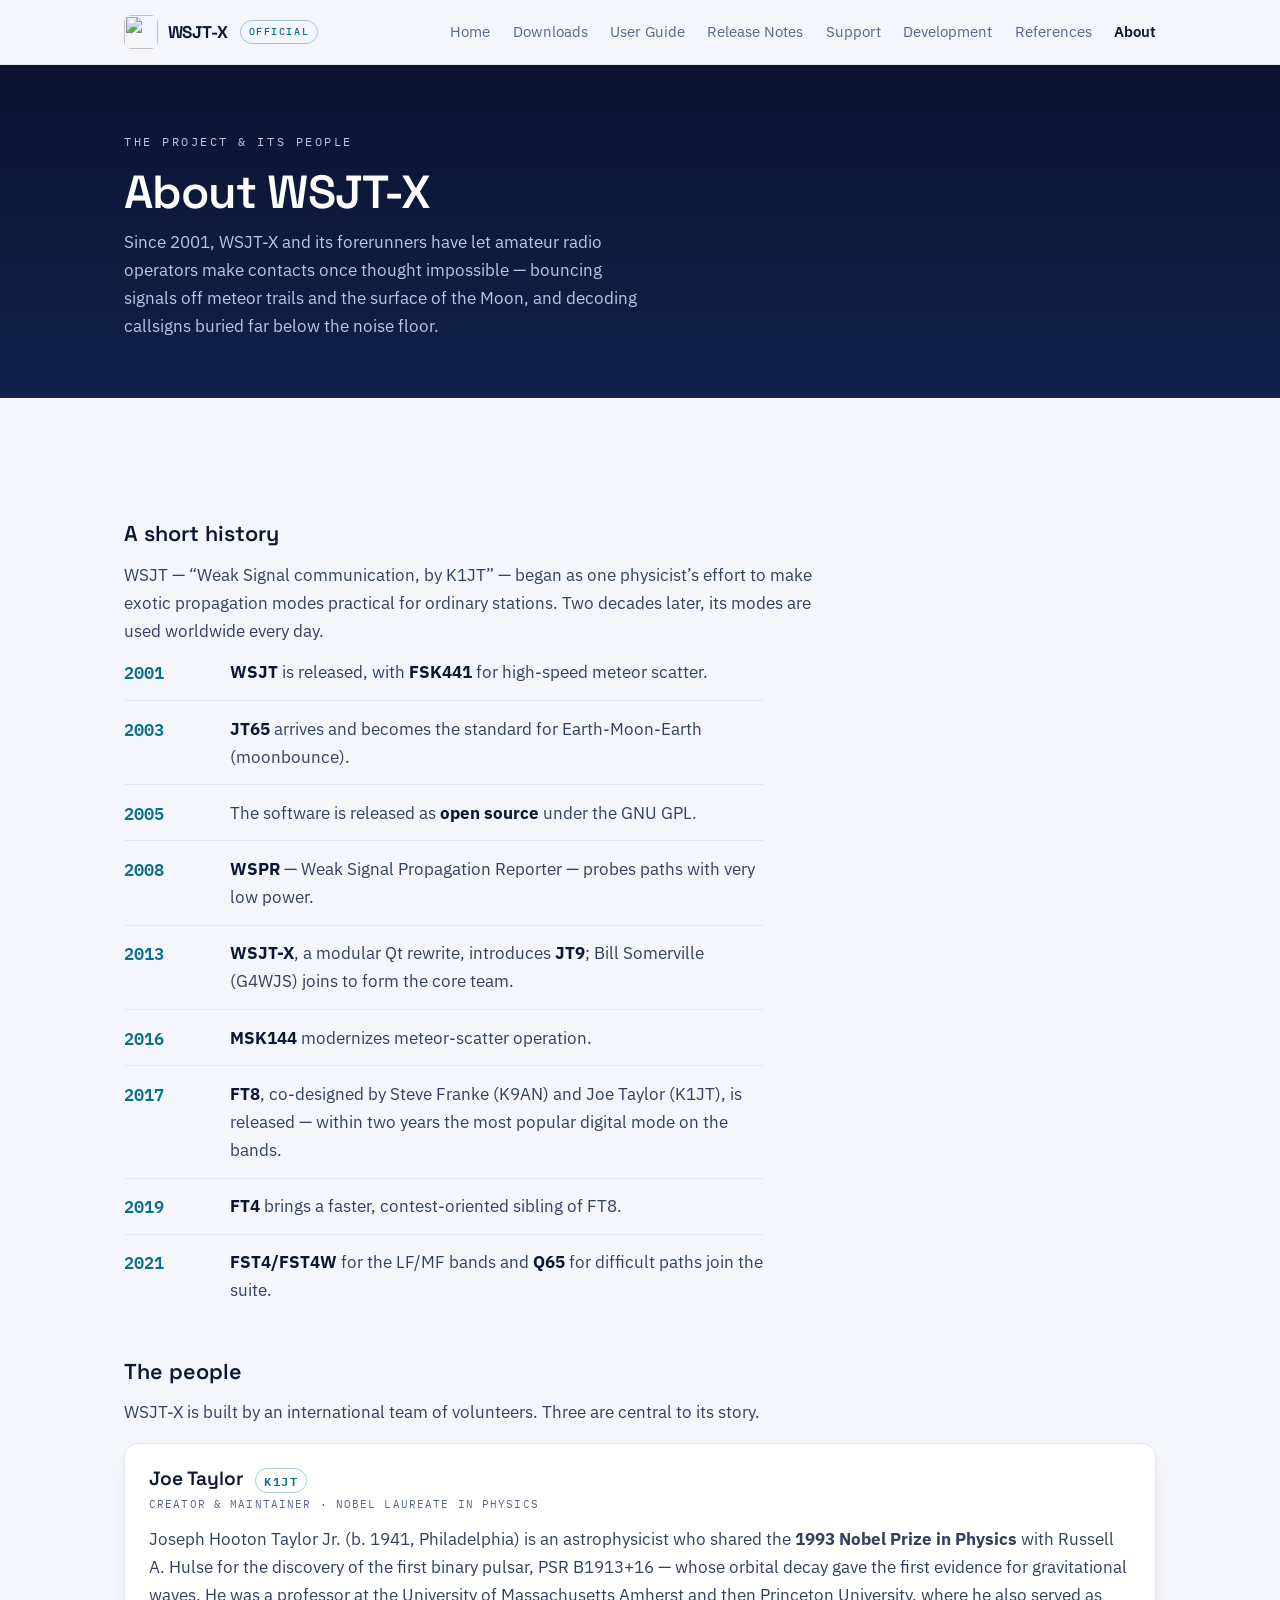
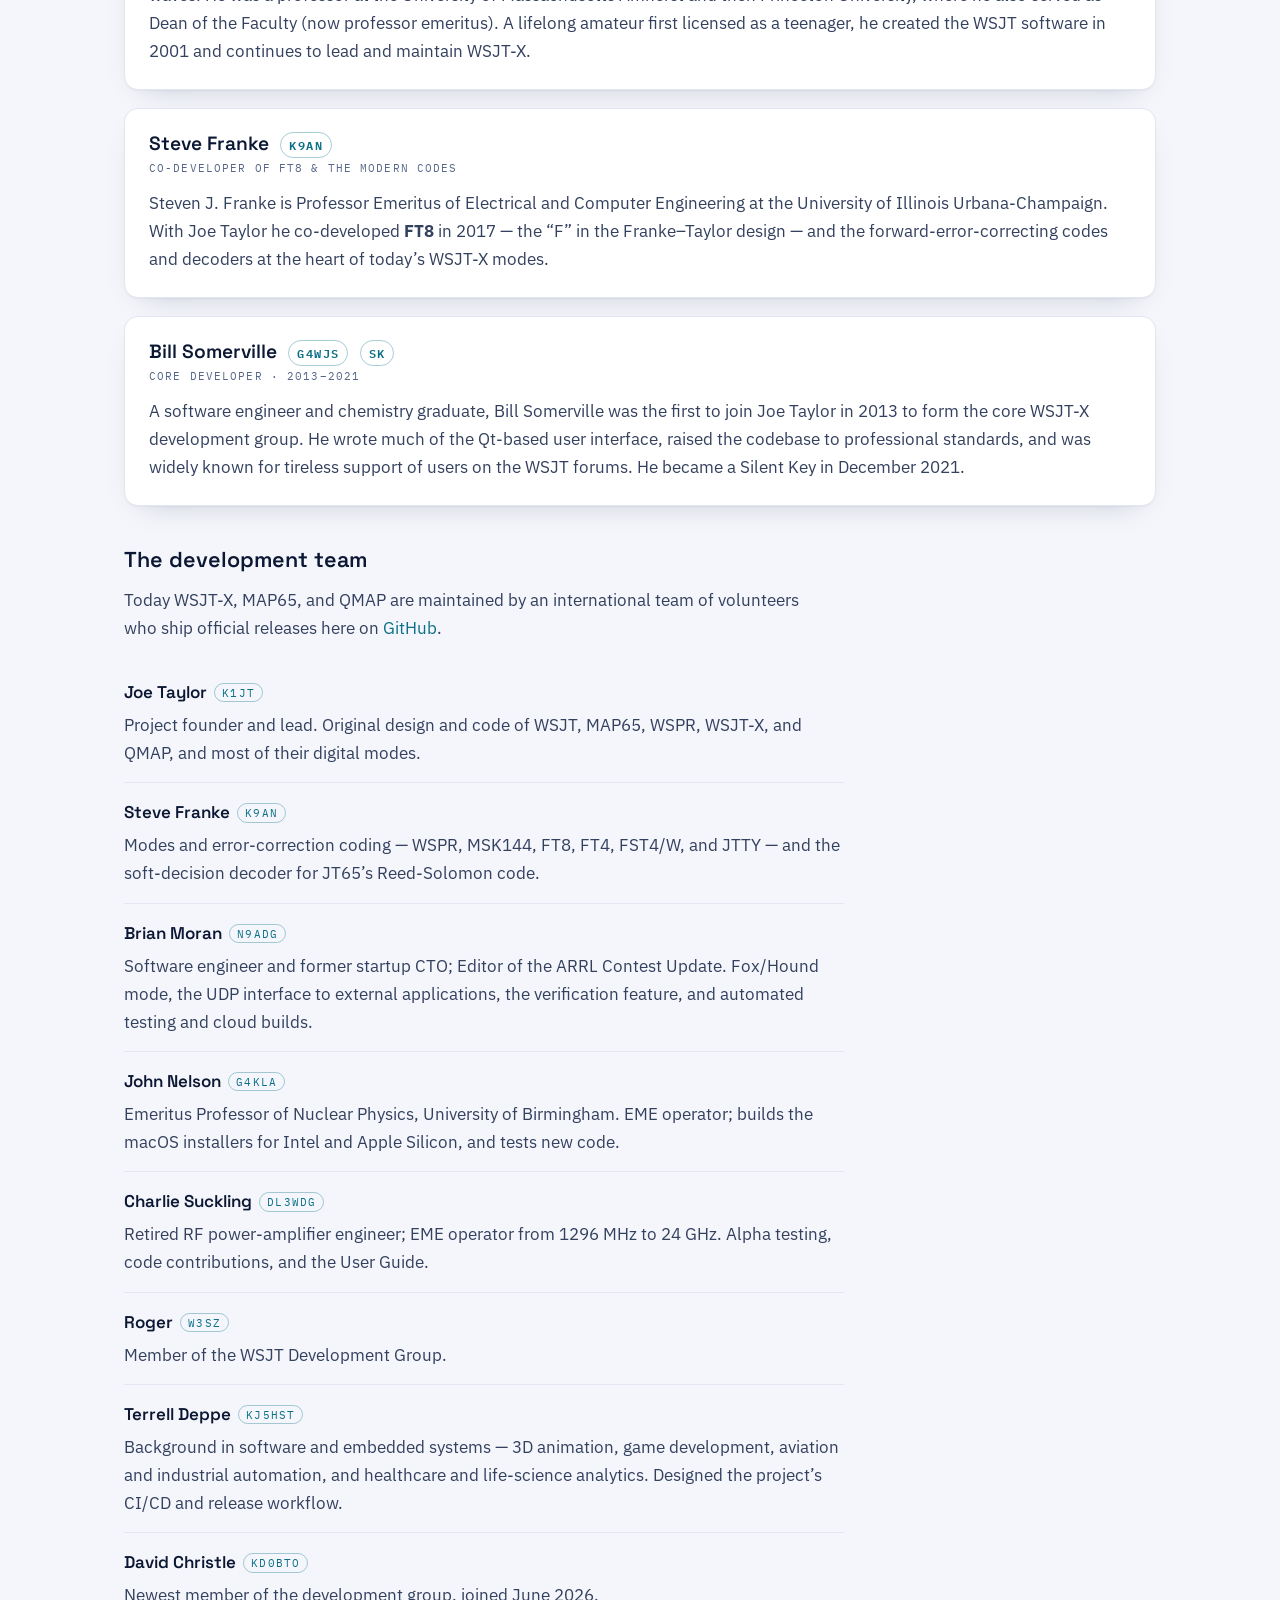
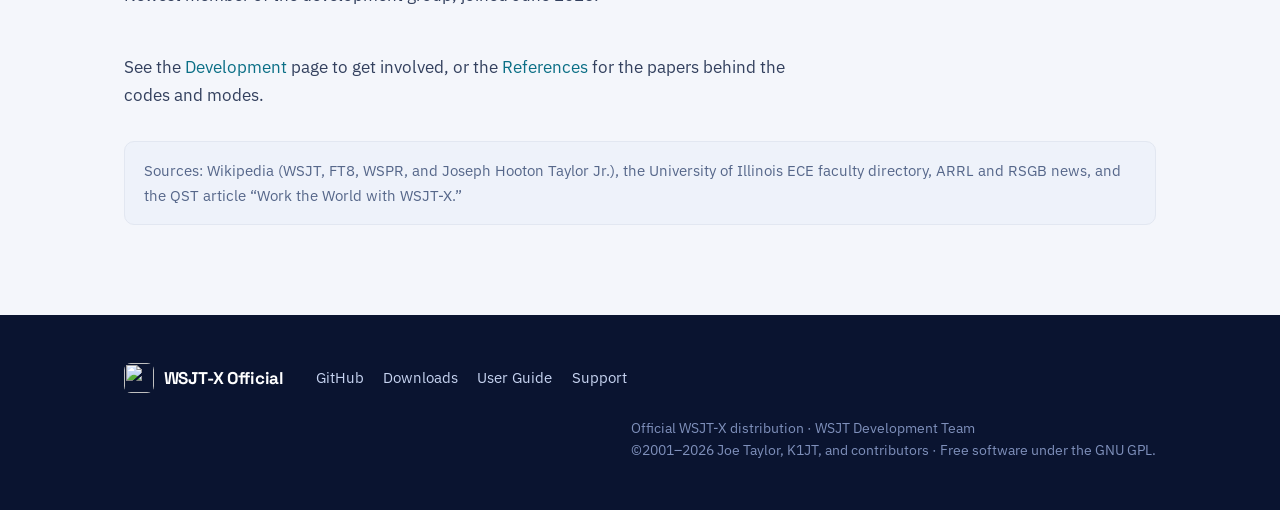
==== about.html @ 8907a7b9 "Publish the redesigned official website Promotes the modernized site to the root: refreshed Home, Do" ====
<!DOCTYPE html>
<html lang="en">
<head>
  <meta charset="UTF-8">
  <meta name="viewport" content="width=device-width, initial-scale=1">
  <title>WSJT-X — About</title>
  <meta name="description" content="The history of WSJT-X and the people who created it — including Nobel laureate Joe Taylor, K1JT.">
  <link rel="preconnect" href="https://fonts.googleapis.com">
  <link rel="preconnect" href="https://fonts.gstatic.com" crossorigin>
  <link href="https://fonts.googleapis.com/css2?family=IBM+Plex+Mono:wght@400;500&family=IBM+Plex+Sans:wght@400;500;600&family=Space+Grotesk:wght@500;600;700&display=swap" rel="stylesheet">
  <link href="site.css" rel="stylesheet">
  <style>
    .skip{position:absolute;left:-999px;top:0;background:#fff;color:#0b1733;padding:.6rem 1rem;border-radius:8px;z-index:100}.skip:focus{left:12px;top:12px}
    .timeline{max-width:64ch;margin:0;padding:0}
    .timeline li{display:grid;grid-template-columns:5.5rem 1fr;gap:1.1rem;padding:.85rem 0;border-bottom:1px solid var(--line);list-style:none}
    .timeline li:last-child{border-bottom:none}
    .timeline .yr{font-family:var(--mono);font-weight:600;color:var(--accent-ink)}
    .timeline .ev{color:#33405e}
    .timeline .ev b{color:var(--ink)}
    .bio{border:1px solid var(--line);border-radius:var(--radius);background:var(--card);box-shadow:var(--shadow);padding:1.5rem;margin-top:1.1rem}
    .bio h3{font-size:1.2rem}
    .bio .call{font-family:var(--mono);font-size:.72rem;letter-spacing:.12em;color:var(--accent-ink);border:1px solid color-mix(in srgb,var(--accent-ink) 35%,transparent);border-radius:999px;padding:.12rem .5rem;margin-left:.4rem;vertical-align:middle}
    .bio .role{display:block;font-family:var(--mono);font-size:.7rem;letter-spacing:.1em;text-transform:uppercase;color:var(--muted);margin:.35rem 0 .7rem}
    .bio p{color:#33405e}
    .team{list-style:none;margin:1.3rem 0 0;padding:0;max-width:72ch}
    .team li{padding:.95rem 0;border-bottom:1px solid var(--line)}
    .team li:last-child{border-bottom:none}
    .team .nm{font-family:var(--display);font-weight:600;color:var(--ink)}
    .team .call{font-family:var(--mono);font-size:.68rem;letter-spacing:.1em;color:var(--accent-ink);border:1px solid color-mix(in srgb,var(--accent-ink) 35%,transparent);border-radius:999px;padding:.1rem .45rem;margin-left:.45rem;vertical-align:middle}
    .team p{color:#33405e;margin-top:.3rem}
  </style>
</head>
<body>
  <a href="#main" class="skip">Skip to content</a>
  <header class="site-header">
    <div class="container">
      <a href="index.html" class="brand"><img src="image002.png" alt=""> WSJT-X <span class="tag">Official</span></a>
      <nav class="nav" aria-label="Primary">
        <a href="index.html">Home</a>
        <a href="downloads.html">Downloads</a>
        <a href="guide.html">User Guide</a>
        <a href="release_notes.html">Release Notes</a>
        <a href="support.html">Support</a>
        <a href="devel.html">Development</a>
        <a href="refs.html">References</a>
        <a href="about.html" aria-current="page">About</a>
      </nav>
    </div>
  </header>

  <main id="main">
    <section class="page-head">
      <div class="container">
        <p class="eyebrow eyebrow--ondark">The project &amp; its people</p>
        <h1>About WSJT-X</h1>
        <p>Since 2001, WSJT-X and its forerunners have let amateur radio operators make contacts
          once thought impossible &mdash; bouncing signals off meteor trails and the surface of the
          Moon, and decoding callsigns buried far below the noise floor.</p>
      </div>
    </section>

    <section class="section">
      <div class="container">
        <div class="prose">
          <h2>A short history</h2>
          <p>WSJT &mdash; &ldquo;Weak Signal communication, by K1JT&rdquo; &mdash; began as one
            physicist&rsquo;s effort to make exotic propagation modes practical for ordinary
            stations. Two decades later, its modes are used worldwide every day.</p>
        </div>

        <ol class="timeline">
          <li><span class="yr">2001</span><span class="ev"><b>WSJT</b> is released, with <b>FSK441</b> for high-speed meteor scatter.</span></li>
          <li><span class="yr">2003</span><span class="ev"><b>JT65</b> arrives and becomes the standard for Earth-Moon-Earth (moonbounce).</span></li>
          <li><span class="yr">2005</span><span class="ev">The software is released as <b>open source</b> under the GNU GPL.</span></li>
          <li><span class="yr">2008</span><span class="ev"><b>WSPR</b> &mdash; Weak Signal Propagation Reporter &mdash; probes paths with very low power.</span></li>
          <li><span class="yr">2013</span><span class="ev"><b>WSJT-X</b>, a modular Qt rewrite, introduces <b>JT9</b>; Bill Somerville (G4WJS) joins to form the core team.</span></li>
          <li><span class="yr">2016</span><span class="ev"><b>MSK144</b> modernizes meteor-scatter operation.</span></li>
          <li><span class="yr">2017</span><span class="ev"><b>FT8</b>, co-designed by Steve Franke (K9AN) and Joe Taylor (K1JT), is released &mdash; within two years the most popular digital mode on the bands.</span></li>
          <li><span class="yr">2019</span><span class="ev"><b>FT4</b> brings a faster, contest-oriented sibling of FT8.</span></li>
          <li><span class="yr">2021</span><span class="ev"><b>FST4/FST4W</b> for the LF/MF bands and <b>Q65</b> for difficult paths join the suite.</span></li>
        </ol>

        <div class="prose" style="margin-top:2.6rem">
          <h2>The people</h2>
          <p>WSJT-X is built by an international team of volunteers. Three are central to its story.</p>
        </div>

        <div class="bio">
          <h3>Joe Taylor <span class="call">K1JT</span></h3>
          <span class="role">Creator &amp; maintainer · Nobel laureate in Physics</span>
          <p>Joseph Hooton Taylor Jr. (b. 1941, Philadelphia) is an astrophysicist who shared the
            <b>1993 Nobel Prize in Physics</b> with Russell A. Hulse for the discovery of the first
            binary pulsar, PSR B1913+16 &mdash; whose orbital decay gave the first evidence for
            gravitational waves. He was a professor at the University of Massachusetts Amherst and
            then Princeton University, where he also served as Dean of the Faculty (now professor
            emeritus). A lifelong amateur first licensed as a teenager, he created the WSJT software
            in 2001 and continues to lead and maintain WSJT-X.</p>
        </div>

        <div class="bio">
          <h3>Steve Franke <span class="call">K9AN</span></h3>
          <span class="role">Co-developer of FT8 &amp; the modern codes</span>
          <p>Steven J. Franke is Professor Emeritus of Electrical and Computer Engineering at the
            University of Illinois Urbana-Champaign. With Joe Taylor he co-developed <b>FT8</b> in
            2017 &mdash; the &ldquo;F&rdquo; in the Franke&ndash;Taylor design &mdash; and the
            forward-error-correcting codes and decoders at the heart of today&rsquo;s WSJT-X modes.</p>
        </div>

        <div class="bio">
          <h3>Bill Somerville <span class="call">G4WJS</span> <span class="call">SK</span></h3>
          <span class="role">Core developer · 2013–2021</span>
          <p>A software engineer and chemistry graduate, Bill Somerville was the first to join Joe
            Taylor in 2013 to form the core WSJT-X development group. He wrote much of the Qt-based
            user interface, raised the codebase to professional standards, and was widely known for
            tireless support of users on the WSJT forums. He became a Silent Key in December 2021.</p>
        </div>

        <div class="prose" style="margin-top:2.6rem">
          <h2>The development team</h2>
          <p>Today WSJT-X, MAP65, and QMAP are maintained by an international team of volunteers
            who ship official releases here on
            <a href="https://github.com/WSJTX/wsjtx">GitHub</a>.</p>
        </div>
        <ul class="team">
          <li><span class="nm">Joe Taylor</span><span class="call">K1JT</span>
            <p>Project founder and lead. Original design and code of WSJT, MAP65, WSPR, WSJT-X, and QMAP, and most of their digital modes.</p></li>
          <li><span class="nm">Steve Franke</span><span class="call">K9AN</span>
            <p>Modes and error-correction coding &mdash; WSPR, MSK144, FT8, FT4, FST4/W, and JTTY &mdash; and the soft-decision decoder for JT65&rsquo;s Reed-Solomon code.</p></li>
          <li><span class="nm">Brian Moran</span><span class="call">N9ADG</span>
            <p>Software engineer and former startup CTO; Editor of the ARRL Contest Update. Fox/Hound mode, the UDP interface to external applications, the verification feature, and automated testing and cloud builds.</p></li>
          <li><span class="nm">John Nelson</span><span class="call">G4KLA</span>
            <p>Emeritus Professor of Nuclear Physics, University of Birmingham. EME operator; builds the macOS installers for Intel and Apple Silicon, and tests new code.</p></li>
          <li><span class="nm">Charlie Suckling</span><span class="call">DL3WDG</span>
            <p>Retired RF power-amplifier engineer; EME operator from 1296&nbsp;MHz to 24&nbsp;GHz. Alpha testing, code contributions, and the User Guide.</p></li>
          <li><span class="nm">Roger</span><span class="call">W3SZ</span>
            <p>Member of the WSJT Development Group.</p></li>
          <li><span class="nm">Terrell Deppe</span><span class="call">KJ5HST</span>
            <p>Background in software and embedded systems &mdash; 3D animation, game development, aviation and industrial automation, and healthcare and life-science analytics. Designed the project&rsquo;s CI/CD and release workflow.</p></li>
          <li><span class="nm">David Christle</span><span class="call">KD0BTO</span>
            <p>Newest member of the development group, joined June 2026.</p></li>
        </ul>
        <div class="prose" style="margin-top:1.8rem">
          <p>See the <a href="devel.html">Development</a> page to get involved, or the
            <a href="refs.html">References</a> for the papers behind the codes and modes.</p>
        </div>

        <p class="note" style="margin-top:2rem">Sources: Wikipedia (WSJT, FT8, WSPR, and
          Joseph Hooton Taylor Jr.), the University of Illinois ECE faculty directory, ARRL and RSGB
          news, and the QST article &ldquo;Work the World with WSJT-X.&rdquo;</p>
      </div>
    </section>
  </main>

  <footer class="site-footer">
    <div class="container">
      <a href="index.html" class="brand"><img src="image002.png" alt="" style="width:30px;height:30px;border-radius:7px"> WSJT-X Official</a>
      <nav class="flinks" aria-label="Footer">
        <a href="https://github.com/WSJTX/wsjtx">GitHub</a>
        <a href="downloads.html">Downloads</a>
        <a href="guide.html">User Guide</a>
        <a href="support.html">Support</a>
      </nav>
      <p class="legal spacer">Official WSJT-X distribution &middot; WSJT Development Team<br>
        &copy;2001&ndash;2026 Joe Taylor, K1JT, and contributors &middot; Free software under the GNU GPL.</p>
    </div>
  </footer>
</body>
</html>
---- site.css ----
/* =====================================================================
   Official WSJT-X website — modern stylesheet
   Design system grounded in the WSJT-X "Wide Graph" waterfall:
   spectral colormap (navy -> cyan -> green -> amber -> red), an
   instrument-panel hero, and IBM Plex Mono decode readouts.
   ===================================================================== */

:root {
  /* ---- waterfall colormap (the spectral accent set) ---- */
  --abyss:   #0a1430;   /* noise floor / darkest waterfall */
  --panel:   #0f1d44;   /* lifted instrument panel */
  --deep:    #15306b;   /* low signal */
  --cyan:    #28d3ec;   /* signal emerging — primary accent on dark */
  --green:   #46e08a;   /* solid decode */
  --amber:   #f6b53f;   /* strong signal */
  --red:     #f0604d;   /* peak — used sparingly */

  /* ---- light content surfaces ---- */
  --paper:   #f4f6fb;   /* cool near-white (deliberately not cream) */
  --card:    #ffffff;
  --ink:     #0b1733;   /* primary text on paper */
  --muted:   #56678a;   /* secondary text */
  --line:    #e2e7f1;   /* hairlines / card borders */
  --accent-ink: #0b6f86;/* accessible teal for links/accents on paper */

  /* ---- type ---- */
  --display: "Space Grotesk", system-ui, sans-serif;
  --body:    "IBM Plex Sans", system-ui, -apple-system, Segoe UI, Roboto, sans-serif;
  --mono:    "IBM Plex Mono", ui-monospace, "SF Mono", Menlo, monospace;

  /* ---- rhythm ---- */
  --maxw:    1080px;
  --section: clamp(3.5rem, 7vw, 6rem);
  --radius:  14px;
  --shadow:  0 1px 2px rgba(11, 23, 51, .04), 0 12px 30px -18px rgba(11, 23, 51, .25);
}

/* --------------------------- reset / base --------------------------- */
*, *::before, *::after { box-sizing: border-box; }
html { -webkit-text-size-adjust: 100%; scroll-behavior: smooth; }
body {
  margin: 0;
  font-family: var(--body);
  font-size: 1.0625rem;
  line-height: 1.65;
  color: var(--ink);
  background: var(--paper);
  -webkit-font-smoothing: antialiased;
  text-rendering: optimizeLegibility;
}
img { max-width: 100%; display: block; }
a { color: var(--accent-ink); text-decoration: none; }
a:hover { text-decoration: underline; }

:focus-visible {
  outline: 2px solid var(--cyan);
  outline-offset: 3px;
  border-radius: 3px;
}

h1, h2, h3 { font-family: var(--display); font-weight: 600; line-height: 1.1; margin: 0; }
p { margin: 0; }

/* ----------------------------- layout ------------------------------ */
.container { width: 100%; max-width: var(--maxw); margin: 0 auto; padding: 0 24px; }
.section { padding: var(--section) 0; }
.section--tight { padding: calc(var(--section) * .6) 0; }

.eyebrow {
  font-family: var(--mono);
  font-size: .72rem;
  letter-spacing: .22em;
  text-transform: uppercase;
  color: var(--muted);
  margin: 0 0 1rem;
}
.eyebrow--ondark { color: var(--cyan); }

.section-head { max-width: 46ch; margin-bottom: 2.4rem; }
.section-head h2 { font-size: clamp(1.5rem, 3.2vw, 2.1rem); letter-spacing: -.01em; }
.section-head p { color: var(--muted); margin-top: .6rem; }

/* ----------------------------- header ------------------------------ */
.site-header {
  position: sticky; top: 0; z-index: 50;
  background: rgba(244, 246, 251, .82);
  backdrop-filter: saturate(160%) blur(10px);
  border-bottom: 1px solid var(--line);
}
.site-header .container {
  display: flex; align-items: center; gap: 1.25rem;
  min-height: 64px;
}
.brand { display: flex; align-items: center; gap: .6rem; font-family: var(--display); font-weight: 700; color: var(--ink); letter-spacing: -.01em; }
.brand:hover { text-decoration: none; }
.brand img { width: 34px; height: 34px; border-radius: 8px; }
.brand .tag {
  font-family: var(--mono); font-weight: 500; font-size: .62rem; letter-spacing: .16em;
  text-transform: uppercase; color: var(--accent-ink);
  border: 1px solid color-mix(in srgb, var(--accent-ink) 35%, transparent);
  border-radius: 999px; padding: .15rem .5rem; margin-left: .15rem;
}
.nav { margin-left: auto; display: flex; gap: 1.4rem; flex-wrap: wrap; }
.nav a { font-size: .95rem; color: var(--muted); }
.nav a:hover, .nav a[aria-current="page"] { color: var(--ink); text-decoration: none; }
.nav a[aria-current="page"] { font-weight: 600; }

/* ----------------------------- buttons ----------------------------- */
.btn {
  display: inline-flex; align-items: center; justify-content: center; gap: .5rem;
  font-family: var(--body); font-weight: 600; font-size: .98rem; line-height: 1.2;
  min-height: 48px; padding: 0 1.4rem; border-radius: 10px; border: 1px solid transparent;
  cursor: pointer; transition: transform .12s ease, box-shadow .2s ease, background .2s ease;
}
.btn:hover { text-decoration: none; transform: translateY(-1px); }
.btn-primary { background: linear-gradient(120deg, var(--cyan), var(--green)); color: #04121a; box-shadow: 0 10px 24px -12px rgba(40, 211, 236, .8); }
.btn-ghost { background: transparent; color: var(--paper); border-color: rgba(255,255,255,.28); }
.btn-ghost:hover { border-color: var(--cyan); color: #fff; }
.btn-ink { background: var(--ink); color: #fff; }

/* ------------------------------ hero ------------------------------- */
.hero {
  position: relative; overflow: hidden;
  background: radial-gradient(120% 120% at 80% -10%, var(--deep) 0%, var(--abyss) 55%);
  color: #eaf0ff;
  border-bottom: 1px solid #07102a;
}
.hero .container { position: relative; z-index: 2; padding-top: clamp(3rem, 6vw, 5rem); padding-bottom: clamp(3rem, 6vw, 5rem); }
.hero-grid { display: grid; grid-template-columns: 1.05fr .95fr; gap: clamp(2rem, 4vw, 3.5rem); align-items: center; }
.hero h1 {
  font-size: clamp(2.5rem, 5.6vw, 3.9rem);
  font-weight: 700; letter-spacing: -.025em; line-height: 1.02;
  color: #fff;
}
.hero h1 em { font-style: normal; color: var(--cyan); }
.hero .lede { margin-top: 1.25rem; font-size: 1.125rem; color: #b9c6e6; max-width: 42ch; }
.hero .cta-row { margin-top: 2rem; display: flex; gap: .85rem; flex-wrap: wrap; }
.release-meta { margin-top: 1rem; font-family: var(--mono); font-size: .82rem; color: #9fb0d6; }
.release-meta b { color: #fff; font-weight: 600; }
.release-meta .ver { color: var(--cyan); }

/* ---- Wide Graph waterfall (generated PNG) + Band Activity panel ---- */
.widegraph-img {
  display: block; width: 100%; height: auto;
  border: 1px solid #1b2c59; border-bottom: none; border-radius: 12px 12px 0 0;
}
.bandwin {
  background: var(--panel); border: 1px solid #1b2c59; border-radius: 0 0 12px 12px;
  box-shadow: 0 30px 60px -30px rgba(0,0,0,.7);
  font-family: var(--mono);
}
.bandwin__bar {
  display: flex; align-items: center; gap: .5rem;
  padding: .55rem .8rem; border-bottom: 1px solid #1b2c59;
  font-size: .72rem; letter-spacing: .1em; text-transform: uppercase; color: #8aa0cf;
}
.bandwin__bar .dot { width: 9px; height: 9px; border-radius: 50%; background: var(--green); box-shadow: 0 0 8px var(--green); }
.bandwin__rows { margin: 0; padding: .45rem 0; list-style: none; }
.decode { display: grid; grid-template-columns: 4.2rem 2.6rem 2.4rem 3.4rem auto; gap: .5rem; align-items: baseline;
  padding: .2rem .9rem; font-size: .82rem; color: #c7d4f1; white-space: nowrap; }
.decode .db { text-align: right; color: var(--cyan); }
.decode .msg { color: #e9f0ff; overflow: hidden; text-overflow: ellipsis; }
.decode .sync { color: #5e6f9c; }
.decode--head { color: #6d80ac; font-size: .68rem; letter-spacing: .06em; text-transform: uppercase; padding-top: .5rem; padding-bottom: .35rem; }
.decode--head .db { color: #6d80ac; }
.decode--weak { background: linear-gradient(90deg, rgba(40,211,236,.10), transparent); border-left: 2px solid var(--cyan); }
.decode--weak .db { color: #fff; font-weight: 600; }
.bandwin__note { font-family: var(--body); font-size: .78rem; color: #8aa0cf; padding: .5rem .95rem .85rem; border-top: 1px solid #1b2c59; }
.bandwin__note b { color: var(--cyan); font-weight: 600; }

/* --------------------------- official strip ------------------------ */
.official {
  background: var(--card); border: 1px solid var(--line); border-left: 4px solid var(--cyan);
  border-radius: var(--radius); padding: 1.5rem 1.7rem; box-shadow: var(--shadow);
}
.official h2 { font-size: 1.1rem; margin-bottom: .4rem; }
.official p { color: var(--muted); }
.official .verified { font-family: var(--mono); font-size: .8rem; color: var(--accent-ink); margin-top: .7rem; }

/* ---------------------------- card grids --------------------------- */
.grid { display: grid; gap: 1.1rem; }
.grid-3 { grid-template-columns: repeat(3, 1fr); }
.grid-4 { grid-template-columns: repeat(4, 1fr); }

/* outcomes strip ("what operators do with it") */
.outcome { background: var(--card); border: 1px solid var(--line); border-top: 3px solid var(--sig, var(--cyan));
  border-radius: var(--radius); padding: 1.3rem; box-shadow: var(--shadow); }
.outcome h3 { font-size: 1.05rem; }
.outcome p { color: var(--muted); margin-top: .5rem; font-size: .95rem; }
.card {
  background: var(--card); border: 1px solid var(--line); border-radius: var(--radius);
  padding: 1.5rem; box-shadow: var(--shadow); transition: transform .14s ease, box-shadow .2s ease;
}
.card:hover { transform: translateY(-3px); }
.card h3 { font-size: 1.2rem; }
.card h3 .role { display: block; font-family: var(--mono); font-size: .68rem; letter-spacing: .14em; text-transform: uppercase; color: var(--accent-ink); margin-top: .35rem; }
.card p { color: var(--muted); margin-top: .7rem; font-size: .98rem; }
.card .more { display: inline-block; margin-top: .9rem; font-weight: 600; font-size: .92rem; }

/* link cards (get started) */
.linkcard { display: block; }
.linkcard:hover { text-decoration: none; }
.linkcard .k { font-family: var(--mono); font-size: .7rem; letter-spacing: .14em; text-transform: uppercase; color: var(--accent-ink); }
.linkcard h3 { margin-top: .35rem; font-size: 1.15rem; color: var(--ink); }
.linkcard p { color: var(--muted); margin-top: .45rem; font-size: .95rem; }

/* ----------------------------- modes ------------------------------- */
.modes { display: flex; flex-wrap: wrap; gap: .55rem; }
.chip {
  font-family: var(--mono); font-size: .85rem; font-weight: 500;
  padding: .4rem .7rem; border-radius: 8px;
  background: #eef2fa; border: 1px solid var(--line); color: var(--ink);
  display: inline-flex; align-items: center; gap: .45rem;
}
.chip::before { content: ""; width: 7px; height: 7px; border-radius: 50%; background: var(--sig, var(--cyan)); }

/* ----------------------------- footer ------------------------------ */
.site-footer { background: var(--abyss); color: #aebbdc; }
.site-footer .container { padding-top: 3rem; padding-bottom: 3rem; display: flex; flex-wrap: wrap; gap: 1.5rem 2rem; align-items: center; }
.site-footer .brand { color: #fff; }
.site-footer a { color: var(--cyan); }
.site-footer .legal { font-size: .85rem; color: #7f90bb; }
.site-footer .spacer { margin-left: auto; }
.site-footer .flinks { display: flex; gap: 1.2rem; flex-wrap: wrap; font-size: .92rem; }
.site-footer .flinks a { color: #c7d4f1; }

/* --------------------------- content pages ------------------------- */
/* Lightweight page header for the non-home pages (reserve the waterfall
   hero for index.html — spend the boldness once). */
.page-head { background: linear-gradient(180deg, #0a1430, #11214c); color: #fff; }
.page-head .container { padding-top: clamp(2.4rem, 5vw, 3.6rem); padding-bottom: clamp(2.4rem, 5vw, 3.6rem); }
.page-head h1 { font-size: clamp(2rem, 4.5vw, 2.9rem); letter-spacing: -.02em; }
.page-head p { color: #b9c6e6; margin-top: .6rem; max-width: 52ch; }
.prose { max-width: 70ch; }
.prose h2 { font-size: 1.35rem; margin: 2.2rem 0 .7rem; }
.prose p { margin-top: .9rem; color: #33405e; }
.prose ul { margin: .8rem 0; padding-left: 1.2rem; }
.prose li { margin: .35rem 0; }
.dl-table { width: 100%; border-collapse: collapse; margin-top: 1rem; font-size: .96rem; }
.dl-table th, .dl-table td { text-align: left; padding: .7rem .6rem; border-bottom: 1px solid var(--line); }
.dl-table th { font-family: var(--mono); font-size: .72rem; letter-spacing: .1em; text-transform: uppercase; color: var(--muted); }
.dl-table code { font-family: var(--mono); font-size: .9rem; }
.note { background: #eef2fa; border: 1px solid var(--line); border-radius: 10px; padding: 1rem 1.2rem; color: var(--muted); font-size: .95rem; }

/* --------------------------- responsive ---------------------------- */
@media (max-width: 860px) {
  .hero-grid { grid-template-columns: 1fr; }
  .grid-3 { grid-template-columns: 1fr; }
  .grid-4 { grid-template-columns: repeat(2, 1fr); }
  .nav { gap: 1rem; }
}
@media (max-width: 560px) {
  .grid-4 { grid-template-columns: 1fr; }
}
@media (max-width: 560px) {
  .site-header .container { flex-wrap: wrap; min-height: 0; padding-top: .7rem; padding-bottom: .7rem; }
  .nav { margin-left: 0; width: 100%; }
  .cta-row { flex-direction: column; align-items: stretch; }
  .cta-row .btn { width: 100%; }
  .decode { grid-template-columns: 3.6rem 2.2rem 3rem auto; }
  .decode .dt, .decode--head .dt { display: none; }
}

@media (prefers-reduced-motion: reduce) {
  * { animation: none !important; scroll-behavior: auto; }
  .btn:hover, .card:hover { transform: none; }
}
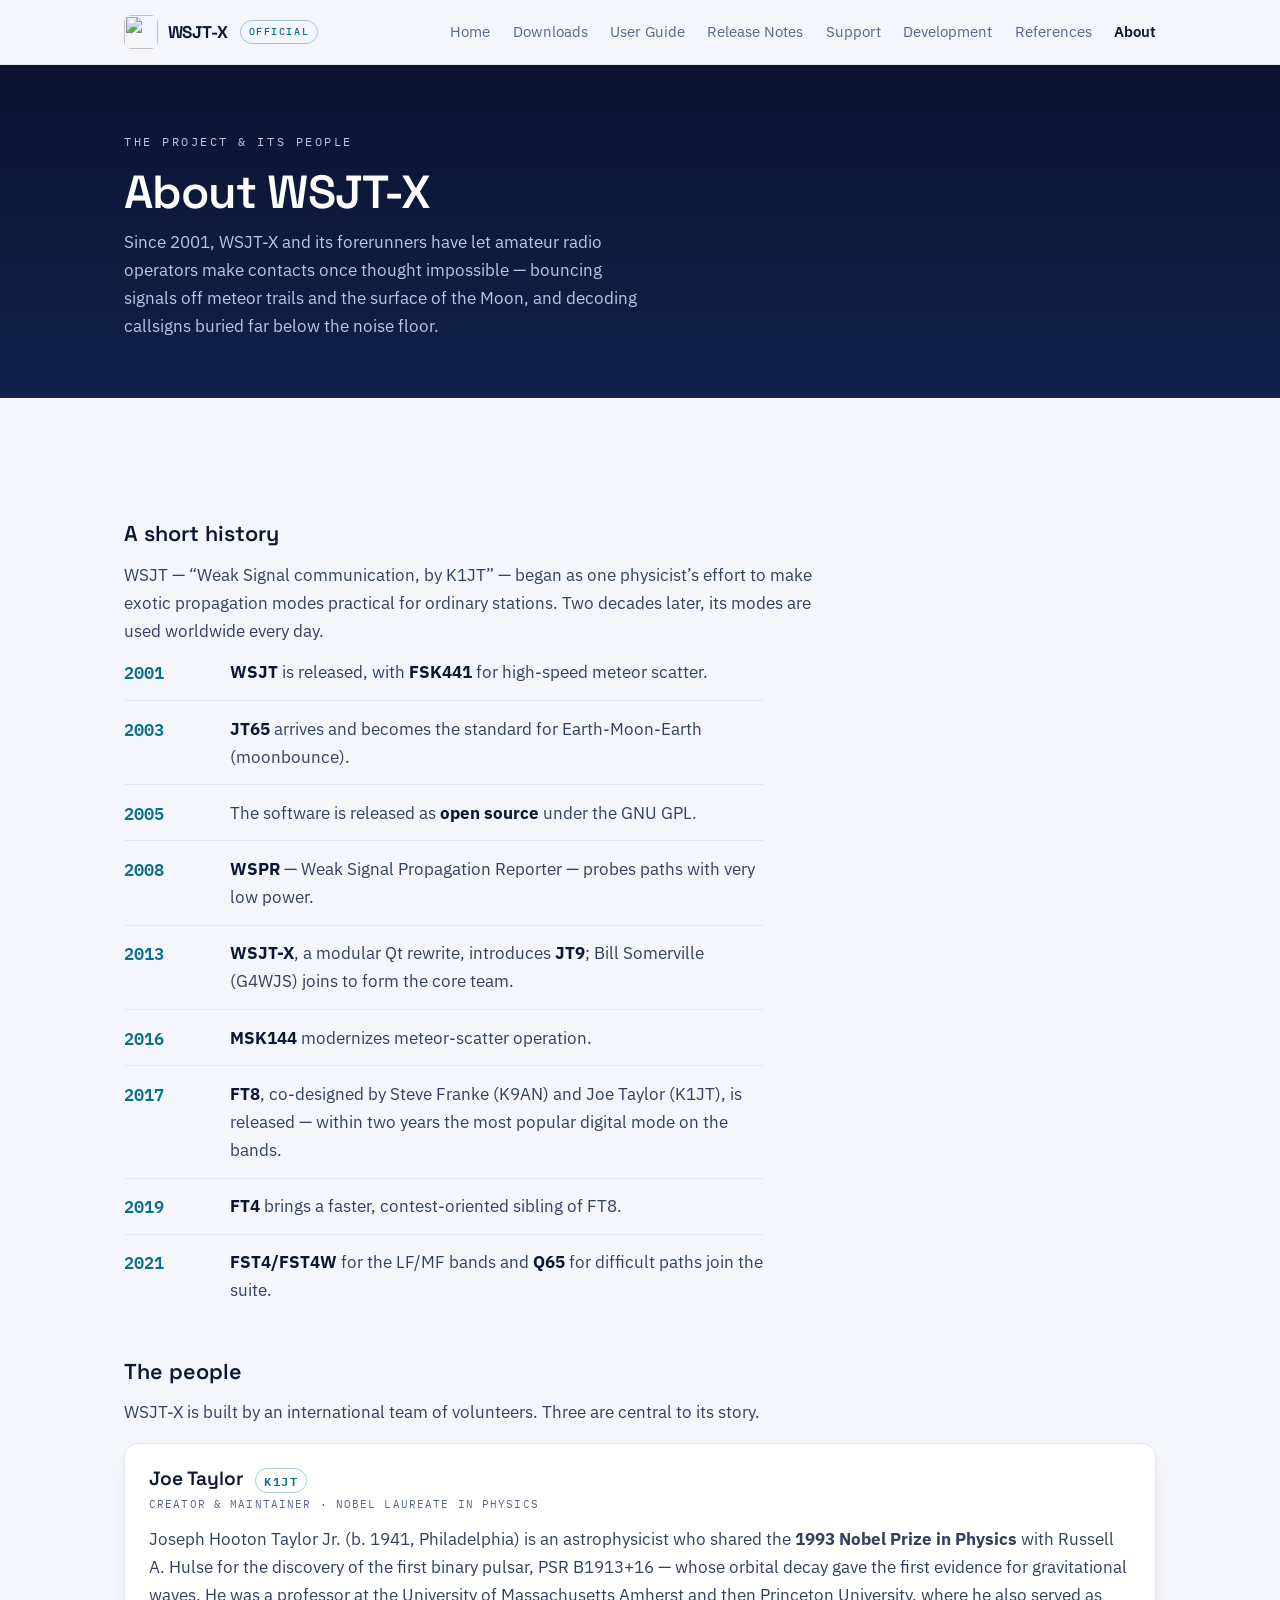
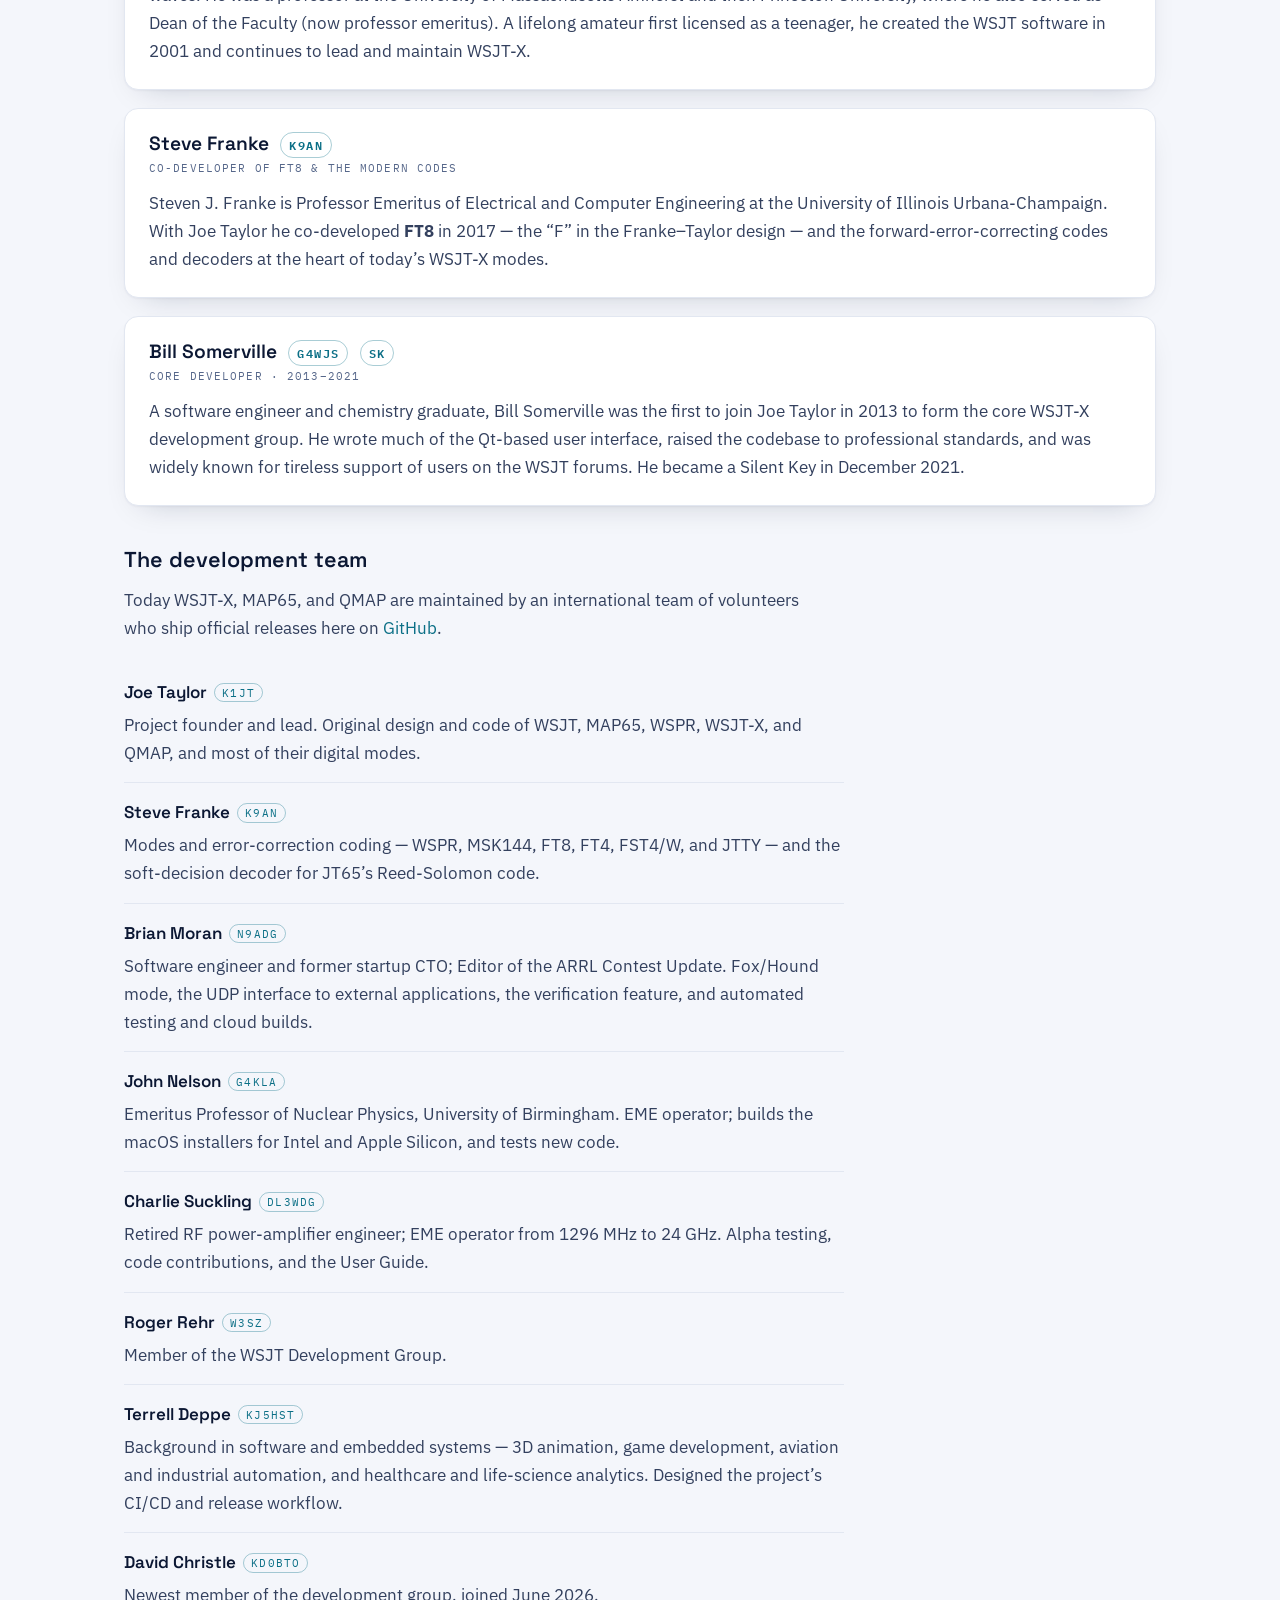
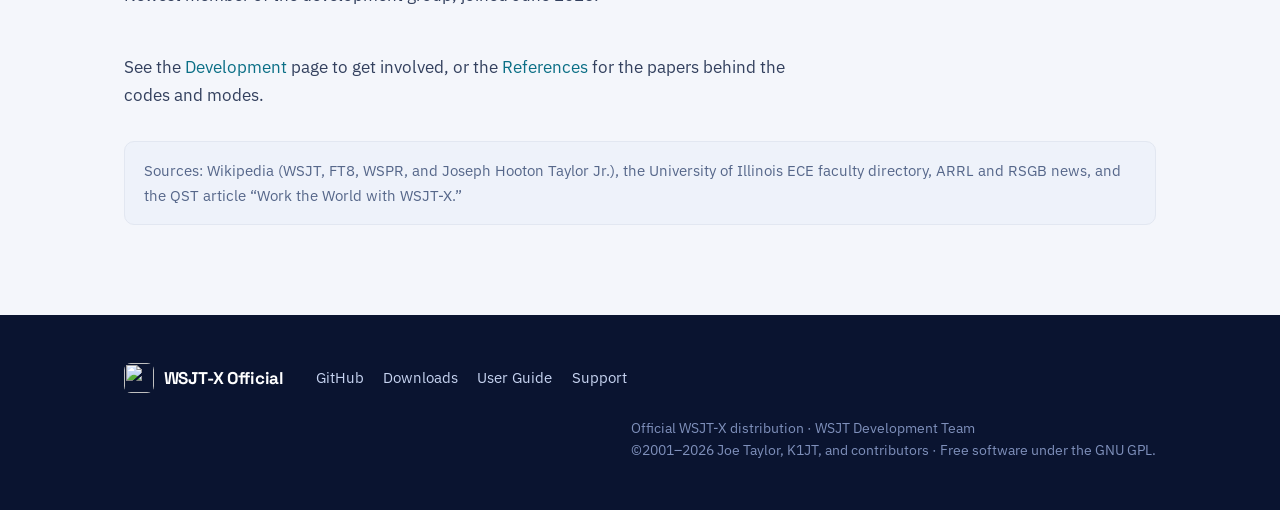
==== commit 0af71cda: "about: use Roger Rehr's full name in the team roster" ====
--- a/about.html
+++ b/about.html
@@ -132,7 +132,7 @@
             <p>Emeritus Professor of Nuclear Physics, University of Birmingham. EME operator; builds the macOS installers for Intel and Apple Silicon, and tests new code.</p></li>
           <li><span class="nm">Charlie Suckling</span><span class="call">DL3WDG</span>
             <p>Retired RF power-amplifier engineer; EME operator from 1296&nbsp;MHz to 24&nbsp;GHz. Alpha testing, code contributions, and the User Guide.</p></li>
-          <li><span class="nm">Roger</span><span class="call">W3SZ</span>
+          <li><span class="nm">Roger Rehr</span><span class="call">W3SZ</span>
             <p>Member of the WSJT Development Group.</p></li>
           <li><span class="nm">Terrell Deppe</span><span class="call">KJ5HST</span>
             <p>Background in software and embedded systems &mdash; 3D animation, game development, aviation and industrial automation, and healthcare and life-science analytics. Designed the project&rsquo;s CI/CD and release workflow.</p></li>
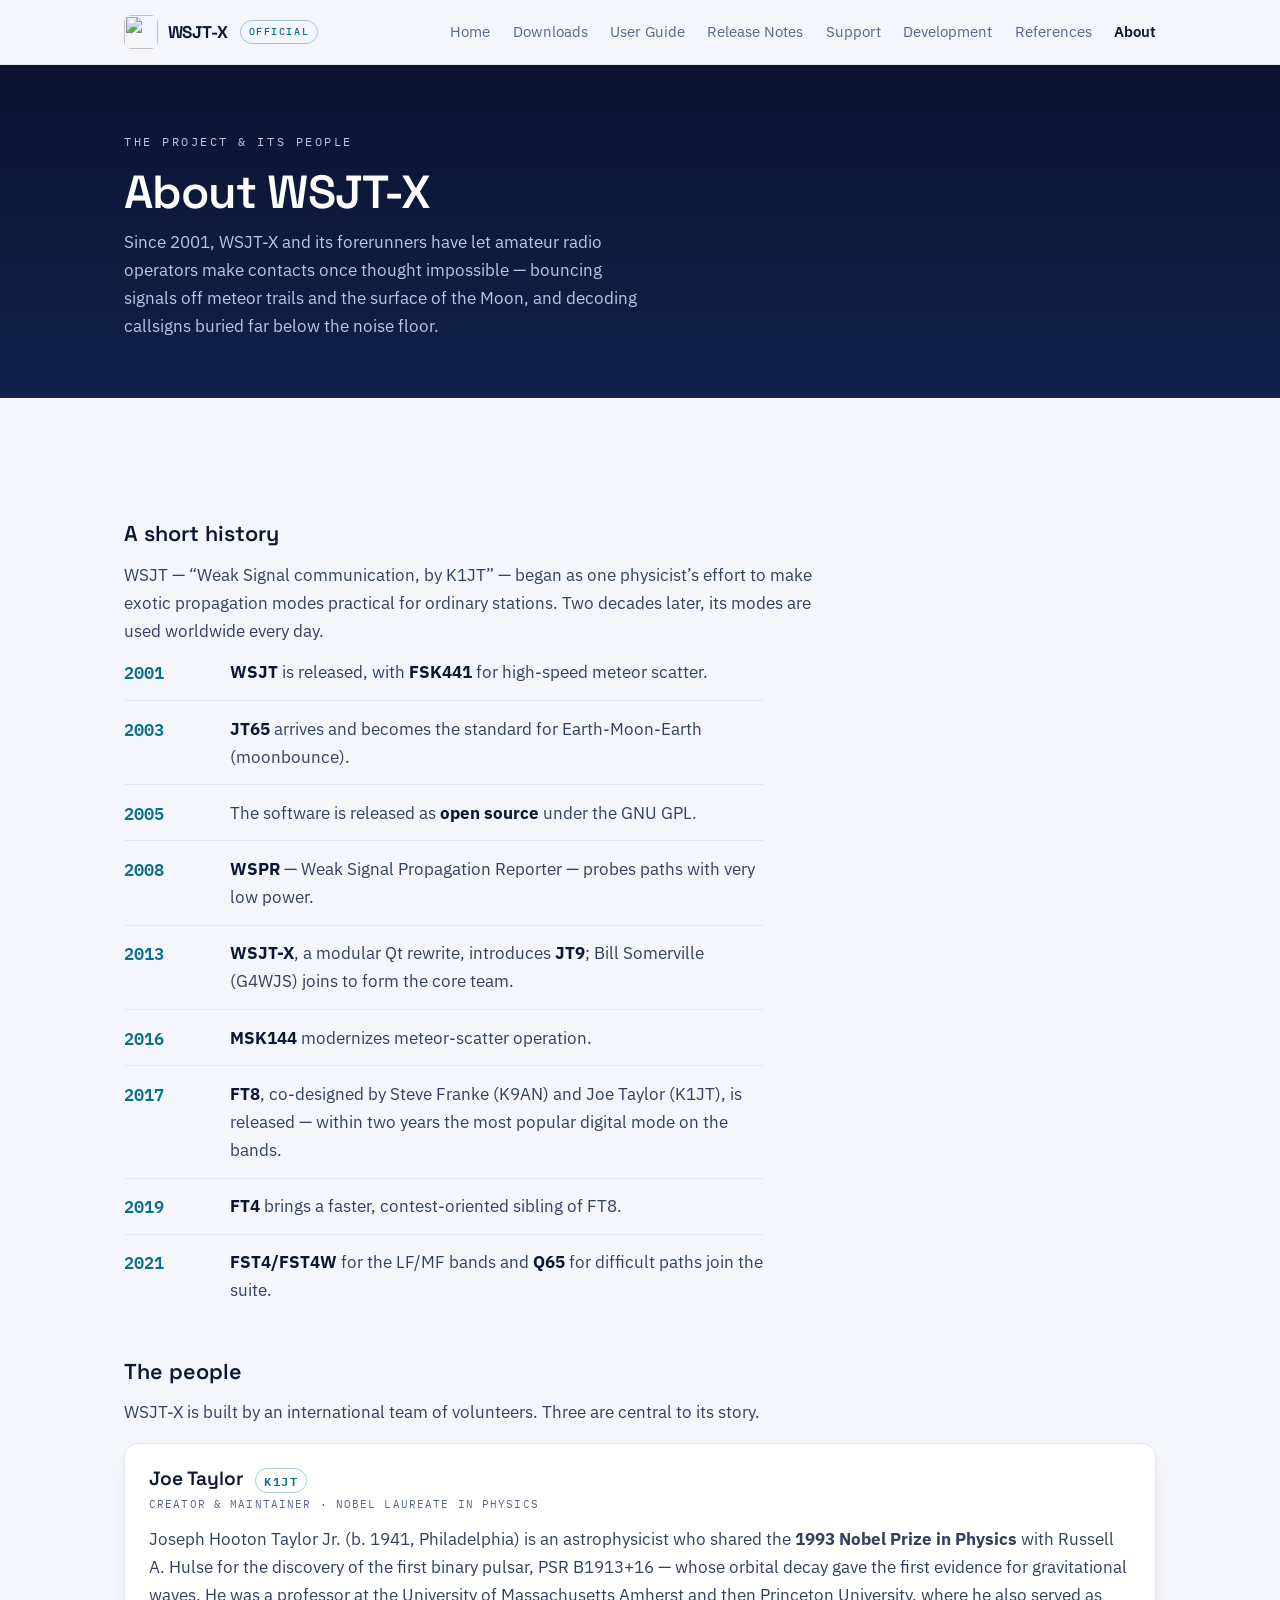
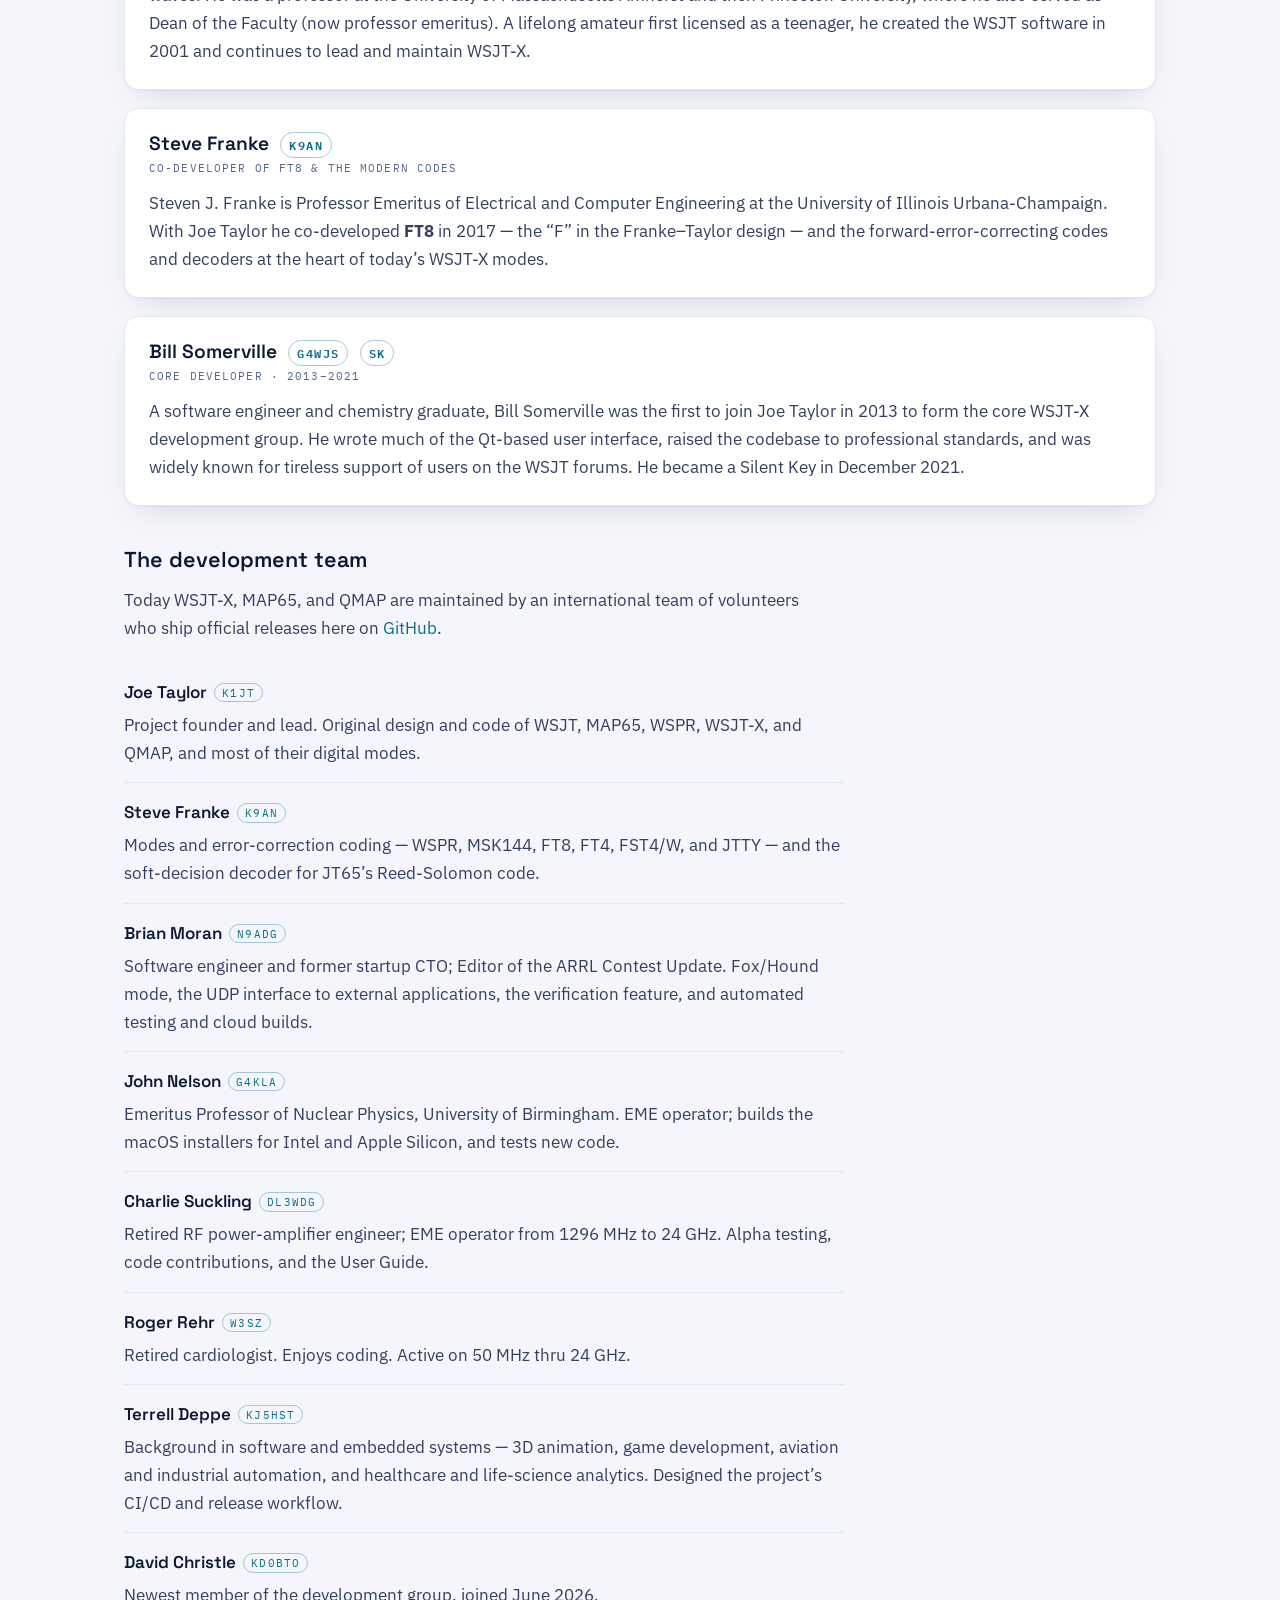
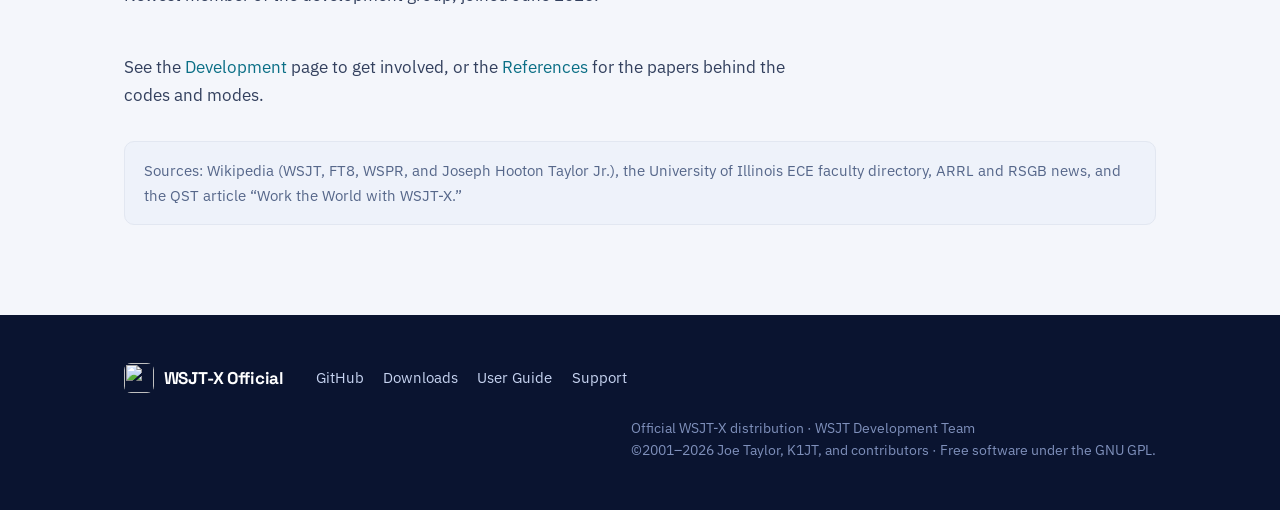
==== commit f958d505: "about: use Roger Rehr's own bio in the team roster." ====
--- a/about.html
+++ b/about.html
@@ -133,7 +133,7 @@
           <li><span class="nm">Charlie Suckling</span><span class="call">DL3WDG</span>
             <p>Retired RF power-amplifier engineer; EME operator from 1296&nbsp;MHz to 24&nbsp;GHz. Alpha testing, code contributions, and the User Guide.</p></li>
           <li><span class="nm">Roger Rehr</span><span class="call">W3SZ</span>
-            <p>Member of the WSJT Development Group.</p></li>
+            <p>Retired cardiologist. Enjoys coding. Active on 50&nbsp;MHz thru 24&nbsp;GHz.</p></li>
           <li><span class="nm">Terrell Deppe</span><span class="call">KJ5HST</span>
             <p>Background in software and embedded systems &mdash; 3D animation, game development, aviation and industrial automation, and healthcare and life-science analytics. Designed the project&rsquo;s CI/CD and release workflow.</p></li>
           <li><span class="nm">David Christle</span><span class="call">KD0BTO</span>
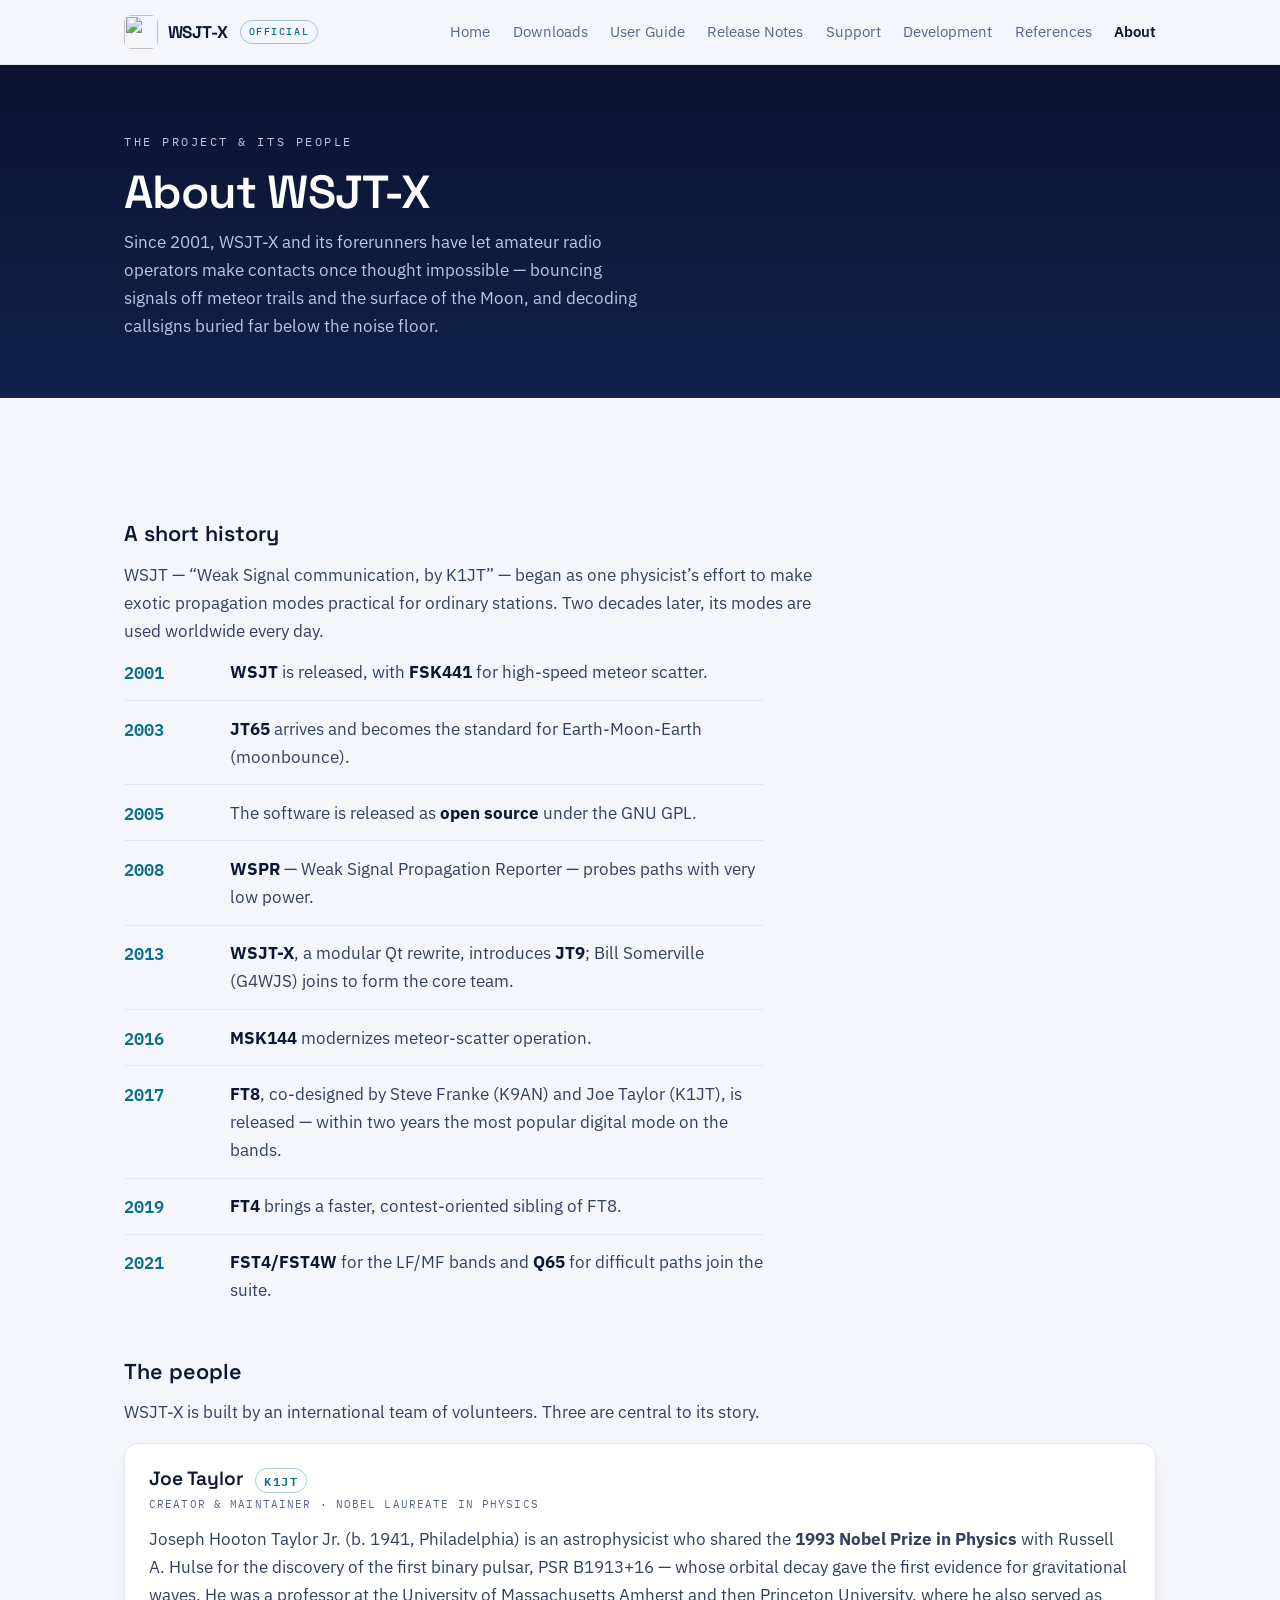
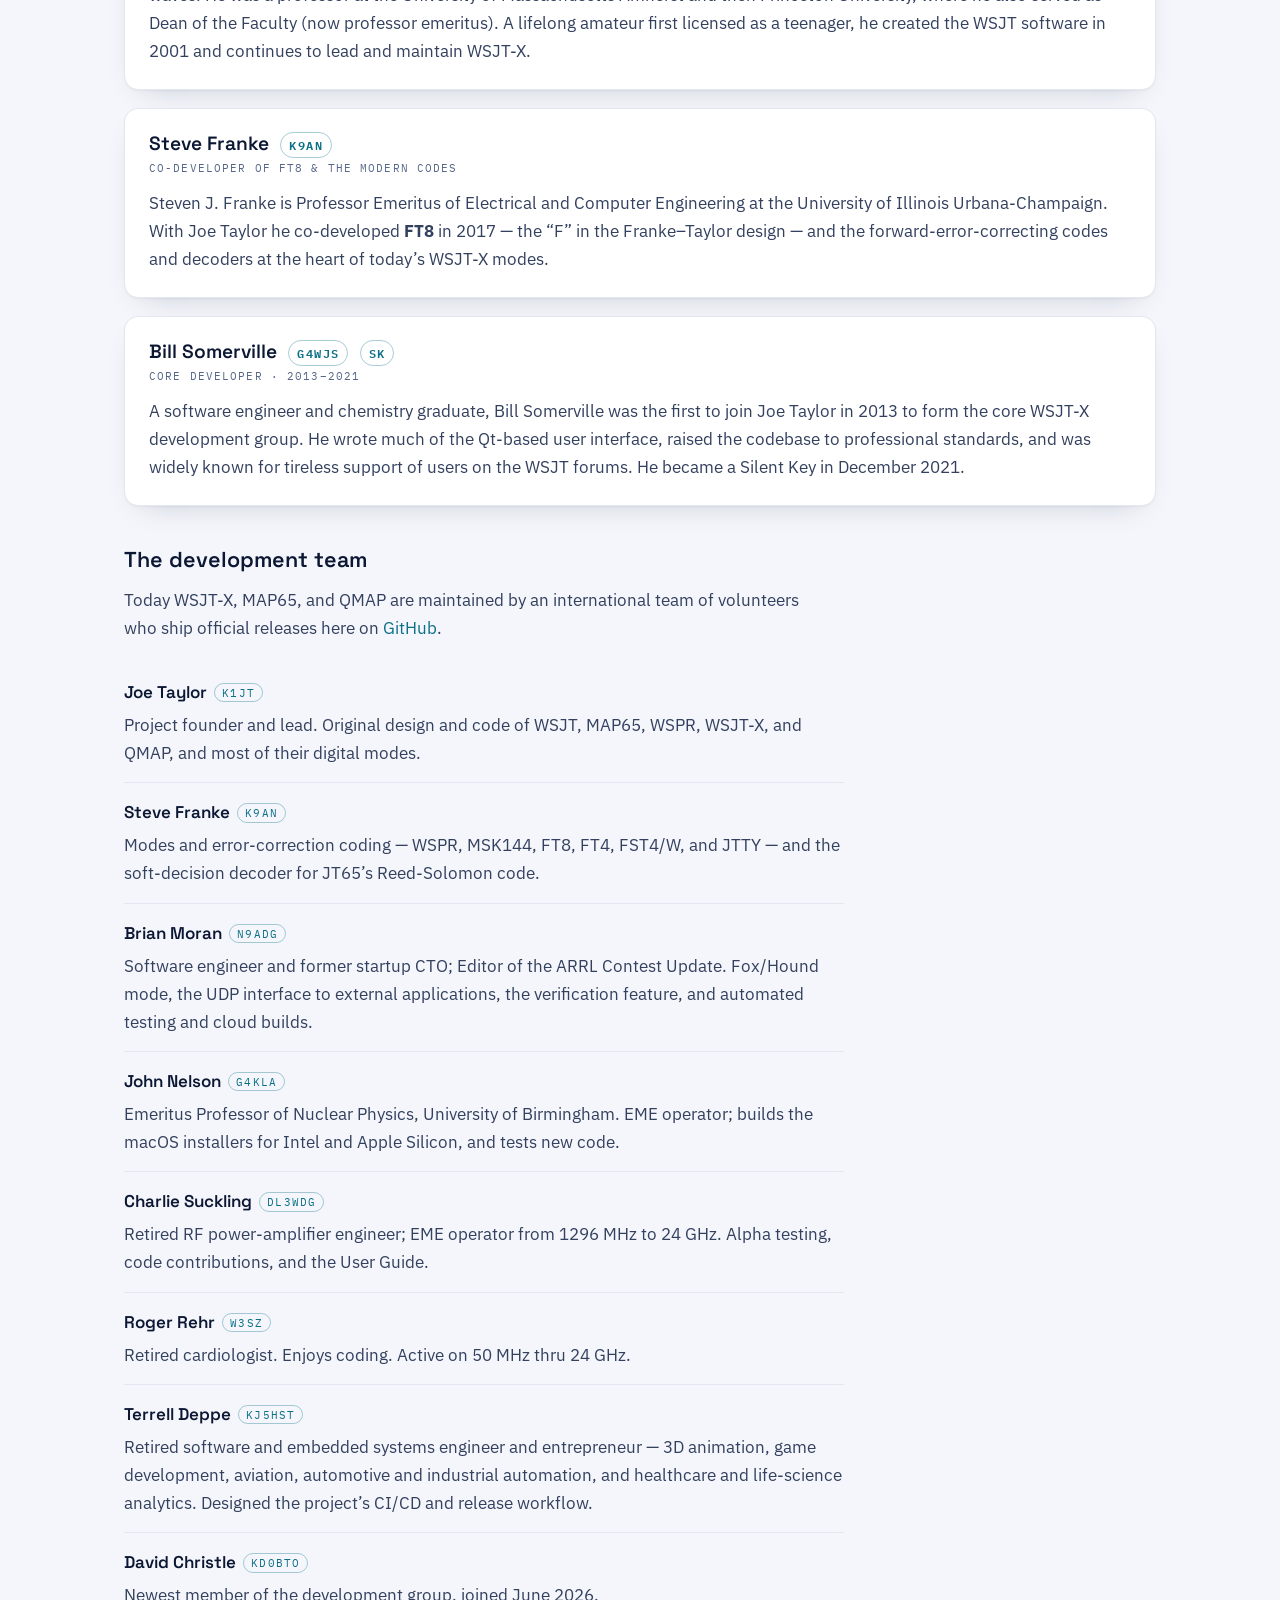
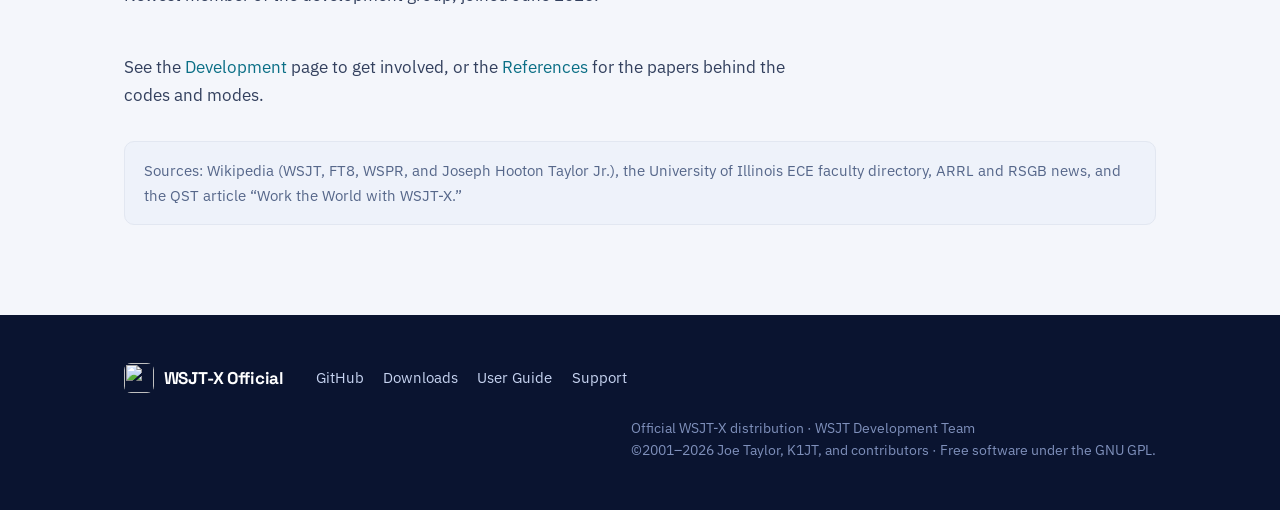
==== commit 4525f237: "about: update Terrell Deppe's bio in the team roster." ====
--- a/about.html
+++ b/about.html
@@ -135,7 +135,7 @@
           <li><span class="nm">Roger Rehr</span><span class="call">W3SZ</span>
             <p>Retired cardiologist. Enjoys coding. Active on 50&nbsp;MHz thru 24&nbsp;GHz.</p></li>
           <li><span class="nm">Terrell Deppe</span><span class="call">KJ5HST</span>
-            <p>Background in software and embedded systems &mdash; 3D animation, game development, aviation and industrial automation, and healthcare and life-science analytics. Designed the project&rsquo;s CI/CD and release workflow.</p></li>
+            <p>Retired software and embedded systems engineer and entrepreneur &mdash; 3D animation, game development, aviation, automotive and industrial automation, and healthcare and life-science analytics. Designed the project&rsquo;s CI/CD and release workflow.</p></li>
           <li><span class="nm">David Christle</span><span class="call">KD0BTO</span>
             <p>Newest member of the development group, joined June 2026.</p></li>
         </ul>
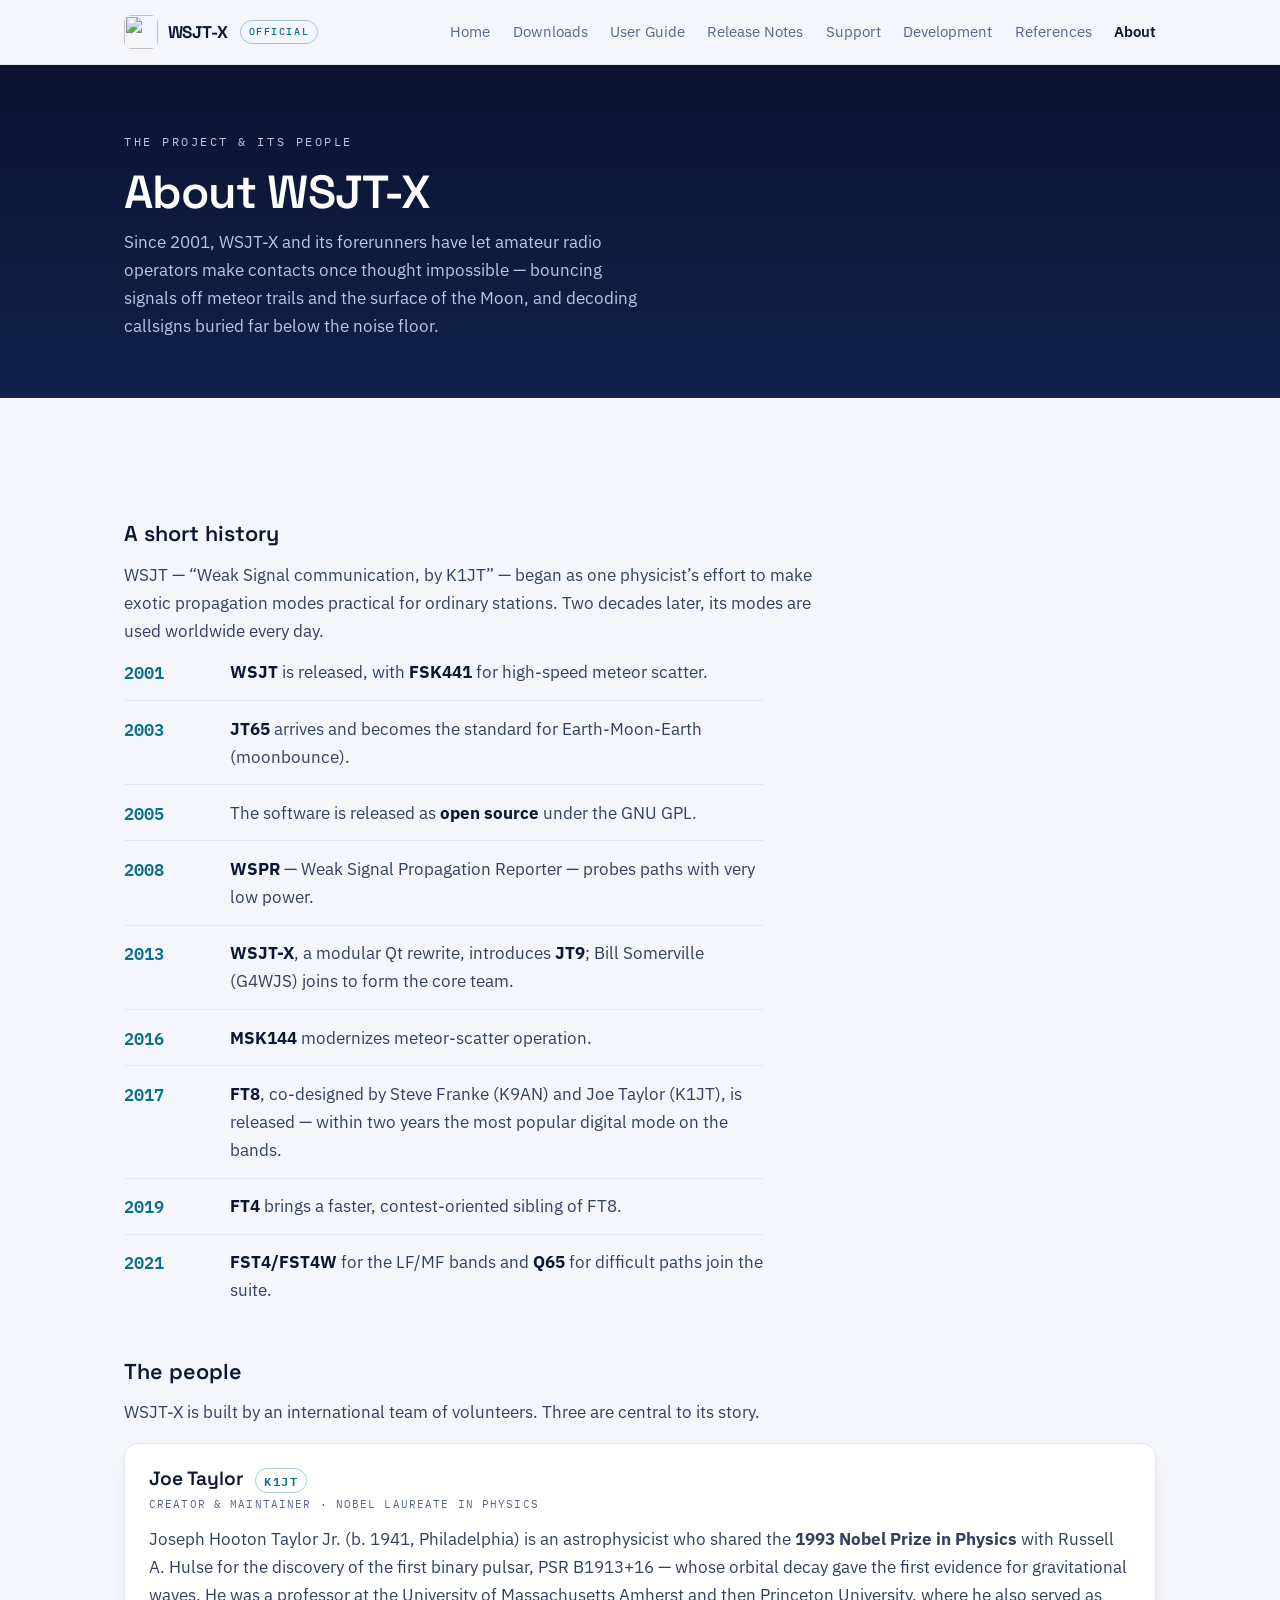
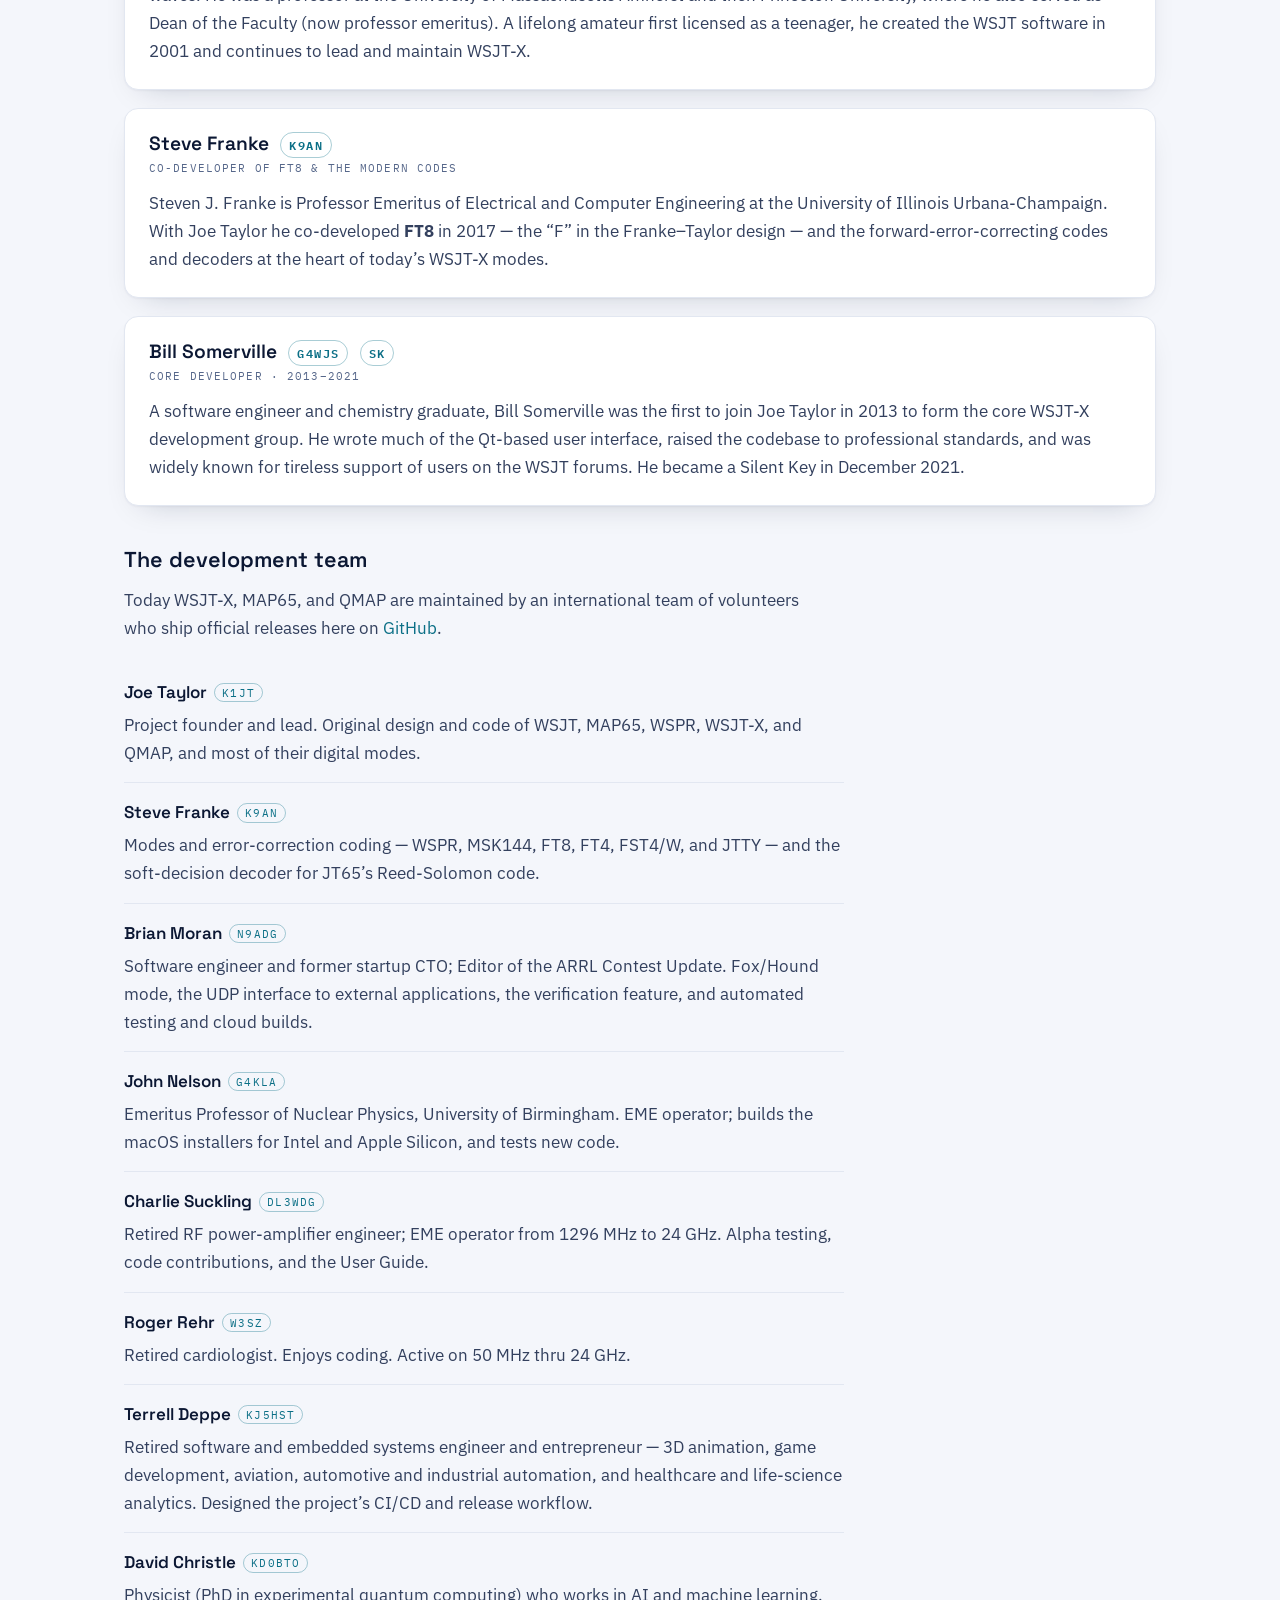
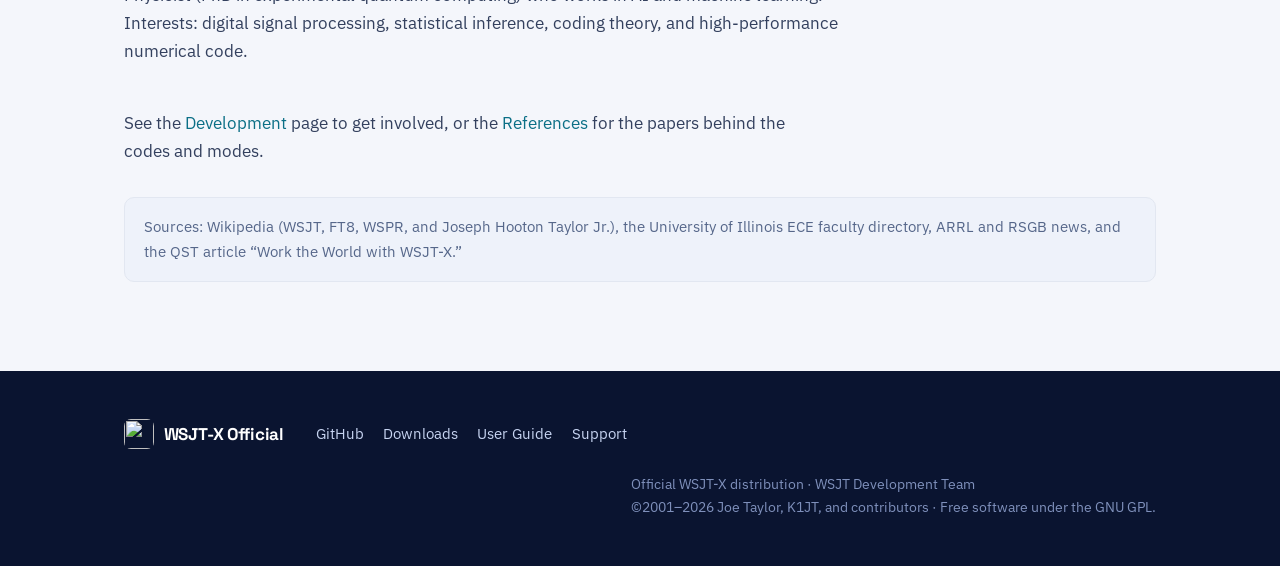
==== commit 51703402: "about: add David Christle's bio to the team roster." ====
--- a/about.html
+++ b/about.html
@@ -137,7 +137,7 @@
           <li><span class="nm">Terrell Deppe</span><span class="call">KJ5HST</span>
             <p>Retired software and embedded systems engineer and entrepreneur &mdash; 3D animation, game development, aviation, automotive and industrial automation, and healthcare and life-science analytics. Designed the project&rsquo;s CI/CD and release workflow.</p></li>
           <li><span class="nm">David Christle</span><span class="call">KD0BTO</span>
-            <p>Newest member of the development group, joined June 2026.</p></li>
+            <p>Physicist (PhD in experimental quantum computing) who works in AI and machine learning. Interests: digital signal processing, statistical inference, coding theory, and high-performance numerical code.</p></li>
         </ul>
         <div class="prose" style="margin-top:1.8rem">
           <p>See the <a href="devel.html">Development</a> page to get involved, or the
